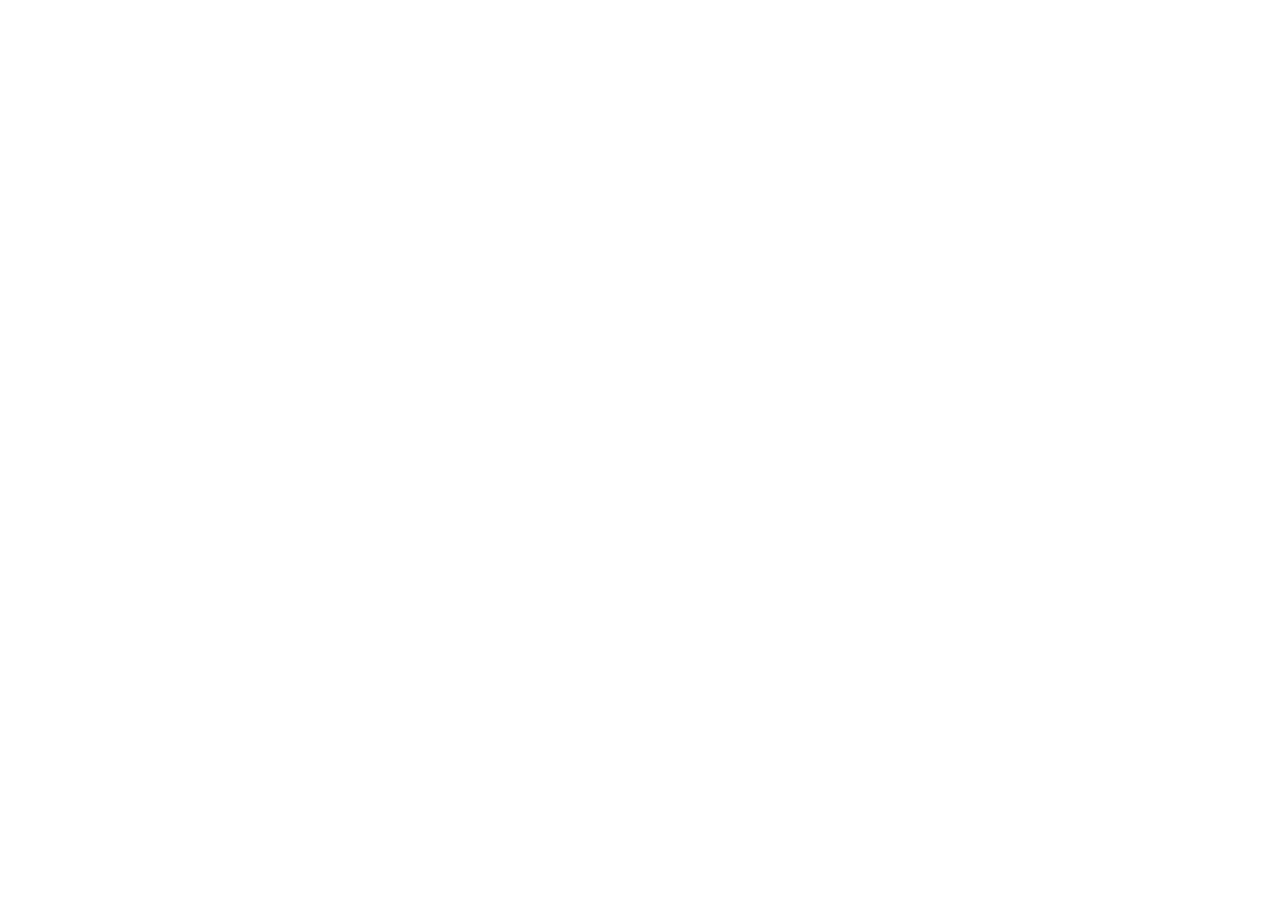
==== aviso-legal.html @ a6fb3c8e "Create aviso-legal.html" ====
<!DOCTYPE html>
<html lang="es">
<head>
<meta charset="utf-8">
<meta name="viewport" content="width=device-width, initial-scale=1">
<title>Aviso legal y privacidad · Laura Camargo Fernández</title>
<meta name="description" content="Aviso legal y política de privacidad.">
<meta property="og:title" content="Aviso legal y privacidad · Laura Camargo Fernández">
<meta property="og:description" content="Aviso legal y política de privacidad.">
<link rel="icon" href="/assets/favicon.svg" type="image/svg+xml">
<link rel="preconnect" href="https://fonts.googleapis.com">
<link rel="preconnect" href="https://fonts.gstatic.com" crossorigin>
<link href="https://fonts.googleapis.com/css2?family=Fraunces:opsz,wght@9..144,500;9..144,600&family=Inter:wght@400;600&display=swap" rel="stylesheet">
<link rel="stylesheet" href="/assets/style.css">
</head>
<body data-page="aviso-legal">
<header class="site-header" id="cabecera"></header>
<main id="main"><div class="wrap seccion" style="min-height:60vh"></div></main>
<footer class="site-footer" id="pie"></footer>
<script src="/assets/app.js" defer></script>
</body>
</html>
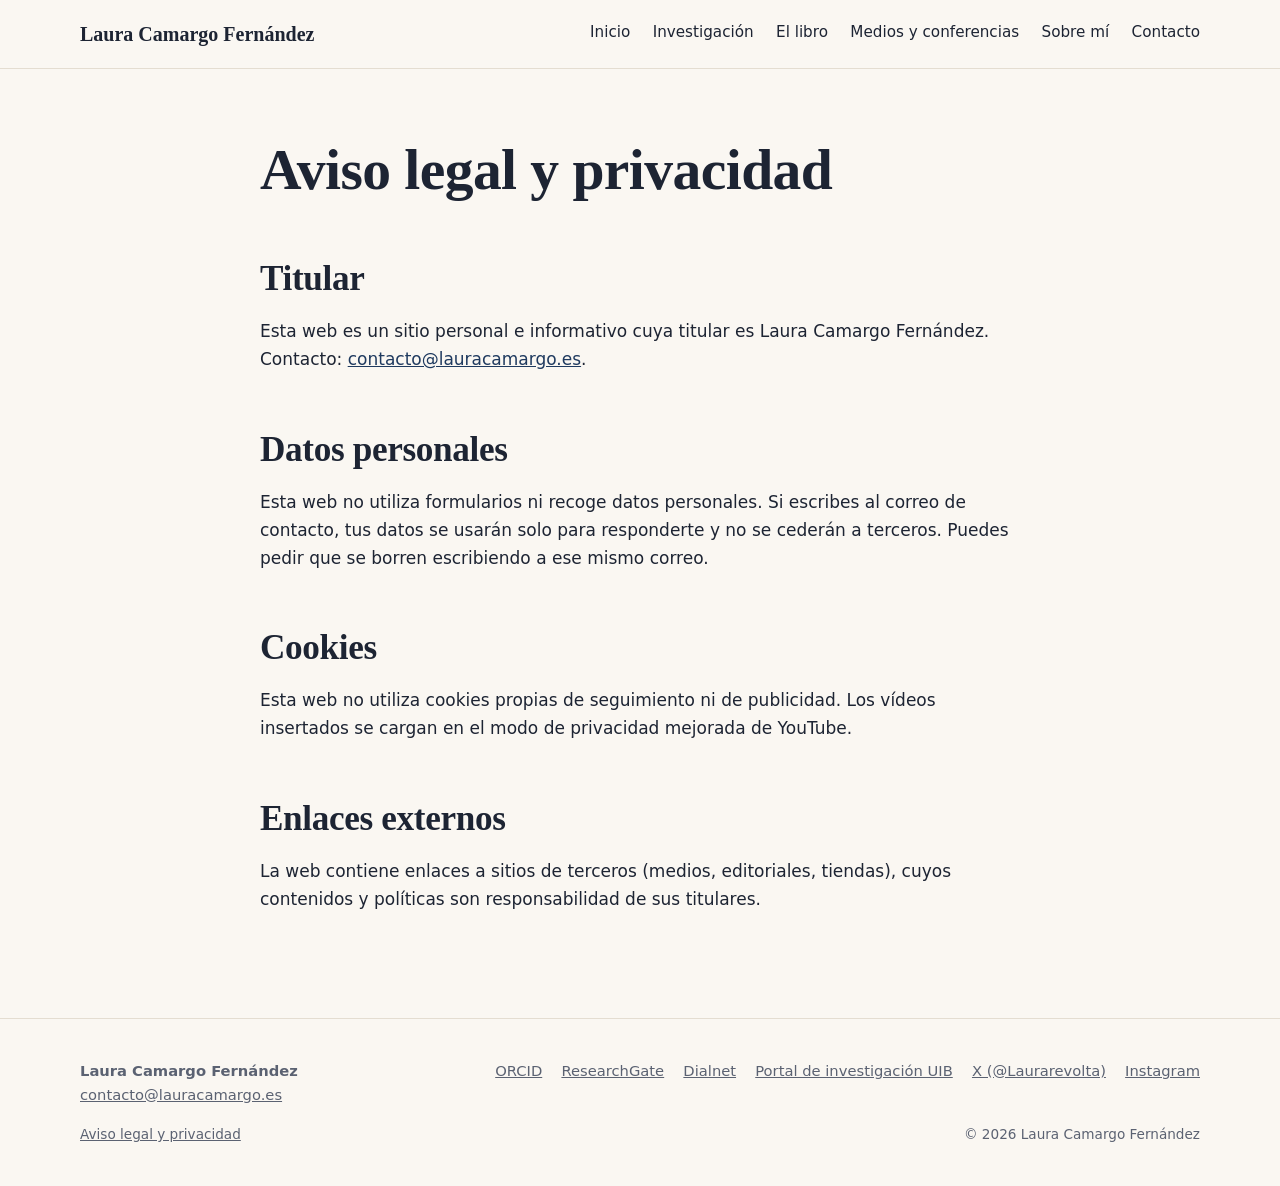
==== commit d2a0a7b9: "Update aviso-legal.html" ====
--- a/aviso-legal.html
+++ b/aviso-legal.html
@@ -7,16 +7,16 @@
 <meta name="description" content="Aviso legal y política de privacidad.">
 <meta property="og:title" content="Aviso legal y privacidad · Laura Camargo Fernández">
 <meta property="og:description" content="Aviso legal y política de privacidad.">
-<link rel="icon" href="/assets/favicon.svg" type="image/svg+xml">
+<link rel="icon" href="assets/favicon.svg" type="image/svg+xml">
 <link rel="preconnect" href="https://fonts.googleapis.com">
 <link rel="preconnect" href="https://fonts.gstatic.com" crossorigin>
 <link href="https://fonts.googleapis.com/css2?family=Fraunces:opsz,wght@9..144,500;9..144,600&family=Inter:wght@400;600&display=swap" rel="stylesheet">
-<link rel="stylesheet" href="/assets/style.css">
+<link rel="stylesheet" href="assets/style.css">
 </head>
 <body data-page="aviso-legal">
 <header class="site-header" id="cabecera"></header>
 <main id="main"><div class="wrap seccion" style="min-height:60vh"></div></main>
 <footer class="site-footer" id="pie"></footer>
-<script src="/assets/app.js" defer></script>
+<script src="assets/app.js" defer></script>
 </body>
 </html>
--- a/assets/style.css
+++ b/assets/style.css
@@ -0,0 +1,139 @@
+:root {
+  --papel: #faf7f2;
+  --tinta: #1d2433;
+  --suave: #5b6272;
+  --linea: #e4ddd1;
+  --acento: #1f3a5f;
+  --libro: #7a2e22;
+  --libro-claro: #f6ebe3;
+  --serif: "Fraunces", Georgia, "Times New Roman", serif;
+  --sans: "Inter", system-ui, -apple-system, "Segoe UI", Roboto, sans-serif;
+  --radio: 14px;
+}
+
+* { box-sizing: border-box; }
+html { scroll-behavior: smooth; }
+body {
+  margin: 0;
+  background: var(--papel);
+  color: var(--tinta);
+  font: 17px/1.65 var(--sans);
+  -webkit-font-smoothing: antialiased;
+}
+img { max-width: 100%; display: block; }
+a { color: var(--acento); }
+h1, h2, h3 { font-family: var(--serif); font-weight: 600; line-height: 1.15; letter-spacing: -0.01em; }
+h1 { font-size: clamp(2.2rem, 5vw, 3.6rem); margin: 0.2em 0 0.3em; }
+h2 { font-size: clamp(1.6rem, 3vw, 2.2rem); margin: 1.6em 0 0.5em; }
+h3 { font-size: 1.25rem; margin: 0.4em 0; }
+.wrap { width: min(1120px, 100% - 2.5rem); margin-inline: auto; }
+.estrecha { max-width: 760px; }
+.kicker { text-transform: uppercase; letter-spacing: 0.14em; font-size: 0.78rem; font-weight: 600; color: var(--suave); margin: 0; }
+.lead { font-size: 1.2rem; color: var(--suave); }
+.seccion { padding: 3.5rem 0; }
+
+/* Cabecera */
+.site-header { position: sticky; top: 0; z-index: 10; background: rgba(250, 247, 242, 0.92); backdrop-filter: blur(8px); border-bottom: 1px solid var(--linea); }
+.header-inner { display: flex; align-items: center; justify-content: space-between; gap: 1rem; min-height: 68px; }
+.brand { font-family: var(--serif); font-size: 1.25rem; font-weight: 600; color: var(--tinta); text-decoration: none; }
+nav { display: flex; gap: 1.4rem; flex-wrap: wrap; }
+nav a { color: var(--tinta); text-decoration: none; font-size: 0.95rem; padding: 0.3rem 0; border-bottom: 2px solid transparent; }
+nav a:hover, nav a[aria-current="page"] { border-color: var(--acento); }
+.menu-btn { display: none; background: none; border: 0; padding: 0.5rem; cursor: pointer; }
+.menu-btn span { display: block; width: 24px; height: 2px; background: var(--tinta); margin: 5px 0; }
+
+/* Botones */
+.acciones { display: flex; flex-wrap: wrap; gap: 0.8rem; margin-top: 1.6rem; }
+.btn { display: inline-block; padding: 0.8rem 1.4rem; border-radius: 999px; background: var(--acento); color: #fff; text-decoration: none; font-weight: 600; font-size: 0.95rem; border: 2px solid var(--acento); transition: transform 0.15s ease, opacity 0.15s ease; }
+.btn:hover { transform: translateY(-1px); opacity: 0.92; }
+.btn-ghost { background: transparent; color: var(--acento); }
+.btn-claro { background: #fff; color: var(--libro); border-color: #fff; }
+.btn-ghost-claro { background: transparent; color: #fff; border-color: rgba(255, 255, 255, 0.7); }
+
+/* Portada de inicio */
+.hero { padding: 4.5rem 0 3.5rem; }
+.hero-inner { display: grid; grid-template-columns: 1.4fr 1fr; gap: 3rem; align-items: center; }
+.retrato { width: 100%; aspect-ratio: 4 / 5; object-fit: cover; border-radius: var(--radio); }
+.retrato-vacio { display: grid; place-items: center; background: linear-gradient(145deg, #dfe6ef, #c9d3e1); color: var(--acento); font-family: var(--serif); font-size: 4rem; }
+
+/* Libro */
+.libro-destacado, .libro-pagina { background: var(--libro); color: #fff; padding: 4rem 0; }
+.libro-pagina { padding: 5rem 0; }
+.libro-destacado .kicker, .libro-pagina .kicker { color: rgba(255, 255, 255, 0.75); }
+.libro-inner { display: grid; grid-template-columns: 260px 1fr; gap: 3rem; align-items: center; }
+.libro-pagina .libro-inner { grid-template-columns: 340px 1fr; }
+.libro-destacado h2, .libro-pagina h1 { margin-top: 0.3em; }
+.subtitulo { font-family: var(--serif); font-style: italic; font-size: 1.25rem; opacity: 0.9; margin: 0; }
+.gancho { font-size: 1.15rem; max-width: 40ch; opacity: 0.95; }
+.portada { width: 100%; aspect-ratio: 2 / 3; object-fit: cover; border-radius: 6px; box-shadow: 0 25px 50px rgba(0, 0, 0, 0.35); }
+.portada-vacia { display: flex; flex-direction: column; justify-content: space-between; padding: 1.6rem; background: #f4ede3; color: var(--libro); font-family: var(--serif); font-size: 1.5rem; line-height: 1.2; }
+.portada-vacia small { font-family: var(--sans); font-size: 0.8rem; letter-spacing: 0.1em; text-transform: uppercase; }
+.resenas { display: grid; gap: 1.2rem; }
+blockquote { margin: 0; padding: 1.4rem 1.6rem; background: var(--libro-claro); border-left: 4px solid var(--libro); border-radius: 0 var(--radio) var(--radio) 0; }
+blockquote p { font-family: var(--serif); font-size: 1.2rem; margin: 0 0 0.5rem; }
+cite { color: var(--suave); font-style: normal; font-size: 0.9rem; }
+
+/* Tarjetas de investigación */
+.presentacion { font-size: 1.15rem; max-width: 70ch; }
+.seccion-cab { display: flex; justify-content: space-between; align-items: baseline; gap: 1rem; margin-top: 2rem; }
+.seccion-cab h2 { margin: 0; }
+.seccion-cab a { white-space: nowrap; }
+.tarjetas { display: grid; grid-template-columns: repeat(auto-fit, minmax(260px, 1fr)); gap: 1.2rem; margin-top: 1.4rem; }
+.tarjeta { display: flex; flex-direction: column; padding: 1.6rem; background: #fff; border: 1px solid var(--linea); border-radius: var(--radio); text-decoration: none; color: var(--tinta); transition: border-color 0.15s, transform 0.15s; }
+.tarjeta:hover { border-color: var(--acento); transform: translateY(-2px); }
+.tarjeta p { color: var(--suave); flex: 1; }
+.num { font-family: var(--serif); color: var(--acento); font-size: 1.1rem; opacity: 0.7; }
+.mas { color: var(--acento); font-weight: 600; font-size: 0.9rem; }
+
+/* Página de investigación */
+.cabecera { padding: 3.5rem 0 1rem; }
+.indice { display: flex; flex-wrap: wrap; gap: 0.6rem 1.4rem; padding: 0; list-style: none; counter-reset: i; }
+.indice li { counter-increment: i; }
+.indice li::before { content: counter(i, decimal-leading-zero) " "; color: var(--suave); font-family: var(--serif); }
+.linea { display: grid; grid-template-columns: 70px 1fr; gap: 1rem; padding: 2.5rem 0; border-top: 1px solid var(--linea); scroll-margin-top: 90px; }
+.linea .num { font-size: 2rem; }
+.linea h2 { margin-top: 0; }
+.pubs { padding-left: 1.2rem; }
+.pubs li { margin-bottom: 0.5rem; }
+
+/* Medios */
+.filtros { display: flex; flex-wrap: wrap; gap: 0.5rem; margin-top: 1.5rem; }
+.filtro { font: inherit; font-size: 0.9rem; padding: 0.45rem 1rem; border-radius: 999px; border: 1px solid var(--linea); background: #fff; cursor: pointer; }
+.filtro[aria-pressed="true"] { background: var(--tinta); color: #fff; border-color: var(--tinta); }
+.medios-lista { display: grid; grid-template-columns: repeat(auto-fill, minmax(320px, 1fr)); gap: 1.2rem; margin: 1.4rem auto 4rem; }
+.medio { padding: 1.5rem; background: #fff; border: 1px solid var(--linea); border-radius: var(--radio); }
+.medio h3 a { color: var(--tinta); text-decoration: none; }
+.medio h3 a:hover { color: var(--acento); text-decoration: underline; }
+.medio-meta { display: flex; justify-content: space-between; align-items: center; font-size: 0.85rem; color: var(--suave); }
+.etiqueta { background: #e9eef5; color: var(--acento); padding: 0.15rem 0.6rem; border-radius: 999px; font-weight: 600; font-size: 0.75rem; text-transform: uppercase; letter-spacing: 0.06em; }
+.medio-fuente { color: var(--suave); margin: 0; font-size: 0.95rem; }
+.video { position: relative; aspect-ratio: 16 / 9; margin-top: 1rem; border-radius: 10px; overflow: hidden; }
+.video iframe { position: absolute; inset: 0; width: 100%; height: 100%; border: 0; }
+
+/* Sobre mí y contacto */
+.sobre { display: grid; grid-template-columns: 320px 1fr; gap: 3rem; align-items: start; }
+.email-grande { font-family: var(--serif); font-size: clamp(1.4rem, 3vw, 2rem); }
+.enlaces { padding-left: 1.2rem; }
+
+/* Pie */
+.site-footer { border-top: 1px solid var(--linea); padding: 2.5rem 0; margin-top: 2rem; font-size: 0.92rem; color: var(--suave); }
+.footer-inner { display: grid; grid-template-columns: 1fr auto; gap: 1rem 2rem; }
+.footer-links { display: flex; gap: 1.2rem; flex-wrap: wrap; justify-content: flex-end; }
+.legal { grid-column: 1 / -1; display: flex; justify-content: space-between; flex-wrap: wrap; gap: 1rem; font-size: 0.85rem; }
+.site-footer a { color: var(--suave); }
+
+/* Móvil */
+@media (max-width: 860px) {
+  .menu-btn { display: block; }
+  nav { display: none; position: absolute; top: 68px; left: 0; right: 0; flex-direction: column; gap: 0; background: var(--papel); border-bottom: 1px solid var(--linea); padding: 0.5rem 1.25rem 1rem; }
+  .menu-abierto nav { display: flex; }
+  nav a { padding: 0.7rem 0; border-bottom: 1px solid var(--linea); }
+  .hero-inner, .libro-inner, .libro-pagina .libro-inner, .sobre { grid-template-columns: 1fr; }
+  .hero-retrato { max-width: 300px; order: -1; }
+  .libro-portada { max-width: 220px; }
+  .sobre-retrato { max-width: 260px; }
+  .linea { grid-template-columns: 1fr; }
+  .footer-inner { grid-template-columns: 1fr; }
+  .footer-links { justify-content: flex-start; }
+  .medios-lista { grid-template-columns: 1fr; }
+}
